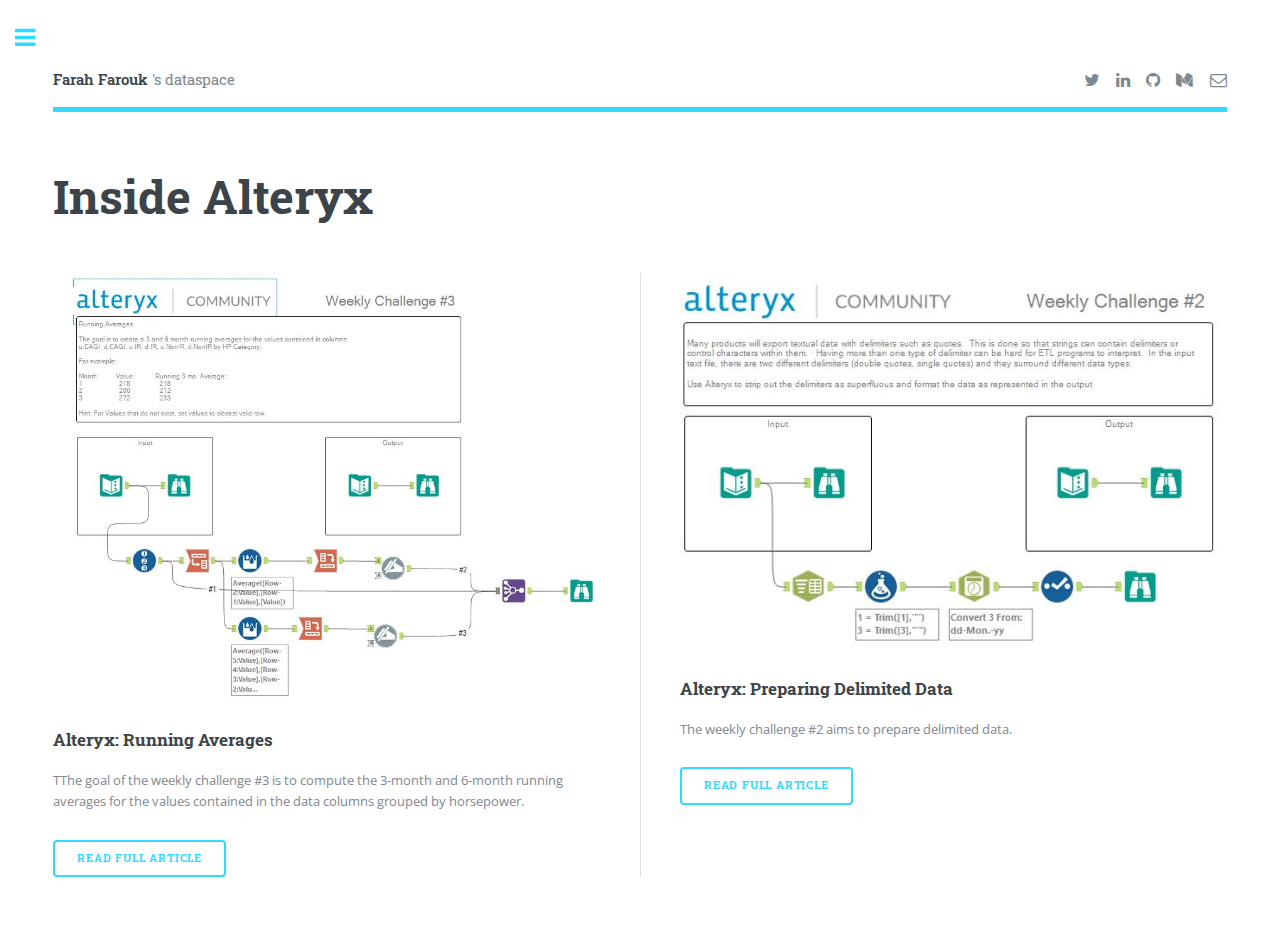
==== ialteryx.html @ 33a5beaa "Add files via upload" ====
<!DOCTYPE HTML>

<html>
	<head>
		<title>Farah Farouk</title>
		<meta charset="utf-8" />
		<meta name="viewport" content="width=device-width, initial-scale=1, user-scalable=no" />
		<link rel="stylesheet" href="assets/css/main.css" />
	</head>
	<body class="is-preload">

		<!-- Wrapper -->
			<div id="wrapper">

				<!-- Main -->
					<div id="main">
						<div class="inner">

							<!-- Header -->
								<header id="header">
									<a href="index.html" class="logo"><strong> Farah Farouk </strong>'s dataspace </a>
									<ul class="icons">
										<li><a href="https://twitter.com/datafarah" target="_blank" class="icon fa-twitter"><span class="label">Twitter</span></a></li>
										<li><a href="https://www.linkedin.com/in/ffarah/" target="_blank" class="icon fa-linkedin"><span class="label">LinkedIn</span></a></li>
										<li><a href="https://github.com/farahfarouk" target="_blank" class="icon fa-github"><span class="label">Github</span></a></li>
										<li><a href="https://medium.com/@datafarah" target="_blank" class="icon fa-medium"><span class="label">Medium</span></a></li>
										<li><a href="mailto:farah_farouk@outlook.com?Subject= Hello!" class="icon fa-envelope-o"><span class="label">Email</span></a></li>
									</ul>
								</header>

							<!-- Content -->
								<section>
																			
                                    <header class ="main">
                                     <h1> Inside Alteryx </h1>
                                    </header>
                                    <section>
                                            <header class="major">
                                            </header>
                                            <div class="posts">
                                                    <article>
                                                            <a href="https://medium.com/@datafarah/alteryx-running-averages-e995f4329ad5" target="_blank" class="image"><img src="images/pic32.JPG" alt="" /></a>
                                                            <h3>Alteryx: Running Averages </h3>
                                                            <p>TThe goal of the weekly challenge #3 is to compute the 3-month and 6-month running averages for the values contained in the data columns grouped by horsepower.</p>
                                                            <ul class="actions">
                                                                <li><a href="https://medium.com/@datafarah/alteryx-running-averages-e995f4329ad5" target="_blank" class="button">read full article</a></li>
                                                            </ul>
                                                    </article>   
                                                <article>
                                                        <a href="https://medium.com/datadriveninvestor/alteryx-preparing-delimited-data-8fd2b0efdda5" target="_blank" class="image"><img src="images/pic31.JPG" alt="" /></a>
                                                        <h3>Alteryx: Preparing Delimited Data </h3>
                                                        <p>The weekly challenge #2 aims to prepare delimited data.</p>
                                                        <ul class="actions">
                                                            <li><a href="https://medium.com/datadriveninvestor/alteryx-preparing-delimited-data-8fd2b0efdda5" target="_blank" class="button">read full article</a></li>
                                                        </ul>
                                                </article>   
                                            </div>
                                        </section>
        

								</section>

						</div>
					</div>

				<!-- Sidebar -->
					<div id="sidebar">
						<div class="inner">

							<!-- Search -->
								<section id="search" class="alt">
										<script type="text/javascript" src="//rf.revolvermaps.com/0/0/6.js?i=564txde7sz0&amp;m=7&amp;c=e63100&amp;cr1=ffffff&amp;f=arial&amp;l=0&amp;bv=90&amp;lx=-420&amp;ly=420&amp;hi=20&amp;he=7&amp;hc=a8ddff&amp;rs=80" async="async"></script>
								</section>

							<!-- Menu -->
							<nav id="menu">
									<header class="major">
										<h2>Menu</h2>
									</header>
									<ul>
										<li><a href="index.html">Homepage</a></li>
										<li><a href="about.html">About me</a></li>
										<li><a href="certifications.html">Certifications</a></li>
										<li>
											<span a href="articles.html" class="opener">Articles</span>
											<ul>
												<li><a href="iai.html">Inside AI</a></li>
                                                <li><a href="ialteryx.html">Inside Alteryx</a></li>
                                                <li><a href="ipython.html">Inside Python</a></li>
                                                <li><a href="ir.html">Inside R</a></li>
											</ul>
											<li><a href="mailto:farah_farouk@outlook.com?Subject= Hello!">Contact</a></li>
									</ul>
								</nav>	

							<!-- Section --> 
							<section>
								<header class="major">
									<h2> Data News </h2>
								</header>
								<div class="mini-posts">
									<article>
											<div class="feedgrabbr_widget" id="fgid_11b1ff4437000a5624e28e308"></div>
											<script>if (typeof (fg_widgets) === "undefined") fg_widgets = new Array(); fg_widgets.push("fgid_11b1ff4437000a5624e28e308");</script>
											<script async src="https://www.feedgrabbr.com/widget/fgwidget.js"></script>

											<p><div class="feedgrabbr_widget" id="fgid_0a4306a28ae676fc05e7b98b8"></div>
												<script>if (typeof (fg_widgets) === "undefined") fg_widgets = new Array(); fg_widgets.push("fgid_0a4306a28ae676fc05e7b98b8");</script>
												<script async src="https://www.feedgrabbr.com/widget/fgwidget.js"></script></p>
									</article>
								</div>
							</section>

							<!-- Footer -->
							<footer id="footer">
									<footer id="footer">
									<font size="1.5"><p class="copyright">&copy;2019 Farah Farouk. All rights reserved. v.2. Images from Unsplash.com.</p></font>
									</footer>
						</div>
					</div>
			</div>

		<!-- Scripts -->
			<script src="assets/js/jquery.min.js"></script>
			<script src="assets/js/browser.min.js"></script>
			<script src="assets/js/breakpoints.min.js"></script>
			<script src="assets/js/util.js"></script>
			<script src="assets/js/main.js"></script>

	</body>
</html>
---- assets/css/main.css ----
@import url(font-awesome.min.css);
@import url("https://fonts.googleapis.com/css?family=Open+Sans:400,600,400italic,600italic|Roboto+Slab:400,700");


html, body, div, span, applet, object,
iframe, h1, h2, h3, h4, h5, h6, p, blockquote,
pre, a, abbr, acronym, address, big, cite,
code, del, dfn, em, img, ins, kbd, q, s, samp,
small, strike, strong, sub, sup, tt, var, b,
u, i, center, dl, dt, dd, ol, ul, li, fieldset,
form, label, legend, table, caption, tbody,
tfoot, thead, tr, th, td, article, aside,
canvas, details, embed, figure, figcaption,
footer, header, hgroup, menu, nav, output, ruby,
section, summary, time, mark, audio, video {
	margin: 0;
	padding: 0;
	border: 0;
	font-size: 100%;
	font: inherit;
	vertical-align: baseline;}

article, aside, details, figcaption, figure,
footer, header, hgroup, menu, nav, section {
	display: block;}

body {
	line-height: 1;
}

ol, ul {
	list-style: none;
}

blockquote, q {
	quotes: none;
}

	blockquote:before, blockquote:after, q:before, q:after {
		content: '';
		content: none;
	}

table {
	border-collapse: collapse;
	border-spacing: 0;
}

body {
	-webkit-text-size-adjust: none;
}

mark {
	background-color: transparent;
	color: inherit;
}

input::-moz-focus-inner {
	border: 0;
	padding: 0;
}

input, select, textarea {
	-moz-appearance: none;
	-webkit-appearance: none;
	-ms-appearance: none;
	appearance: none;
}

/* Basic */

	@-ms-viewport {
		width: device-width;
	}

	body {
		-ms-overflow-style: scrollbar;
	}

	@media screen and (max-width: 480px) {

		html, body {
			min-width: 320px;
		}

	}

	html {
		box-sizing: border-box;
	}

	*, *:before, *:after {
		box-sizing: inherit;
	}

	body {
		background: #ffffff;
	}

		body.is-preload *, body.is-preload *:before, body.is-preload *:after, body.is-resizing *, body.is-resizing *:before, body.is-resizing *:after {
			-moz-animation: none !important;
			-webkit-animation: none !important;
			-ms-animation: none !important;
			animation: none !important;
			-moz-transition: none !important;
			-webkit-transition: none !important;
			-ms-transition: none !important;
			transition: none !important;
		}

/* Type */

	body, input, select, textarea {
		color: #7f888f;
		font-family: "Open Sans", sans-serif;
		font-size: 13pt;
		font-weight: 400;
		line-height: 1.65;
	}

		@media screen and (max-width: 1680px) {

			body, input, select, textarea {
				font-size: 11pt;
			}

		}

		@media screen and (max-width: 1280px) {

			body, input, select, textarea {
				font-size: 10pt;
			}

		}

		@media screen and (max-width: 360px) {

			body, input, select, textarea {
				font-size: 9pt;
			}

		}

	a {
		-moz-transition: color 0.2s ease-in-out, border-bottom-color 0.2s ease-in-out;
		-webkit-transition: color 0.2s ease-in-out, border-bottom-color 0.2s ease-in-out;
		-ms-transition: color 0.2s ease-in-out, border-bottom-color 0.2s ease-in-out;
		transition: color 0.2s ease-in-out, border-bottom-color 0.2s ease-in-out;
		border-bottom: dotted 1px;
		color: #33DAFF;
		text-decoration: none;
	}

		a:hover {
			border-bottom-color: #33DAFF;
			color: #33DAFF !important;
		}

			a:hover strong {
				color: inherit;
			}

	strong, b {
		color: #3d4449;
		font-weight: 600;
	}

	em, i {
		font-style: italic;
	}

	p {
		margin: 0 0 2em 0;
	}

	h1, h2, h3, h4, h5, h6 {
		color: #3d4449;
		font-family: "Roboto Slab", serif;
		font-weight: 700;
		line-height: 1.5;
		margin: 0 0 1em 0;
	}

		h1 a, h2 a, h3 a, h4 a, h5 a, h6 a {
			color: inherit;
			text-decoration: none;
			border-bottom: 0;
		}

	h1 {
		font-size: 4em;
		margin: 0 0 0.5em 0;
		line-height: 1.3;
	}

	h2 {
		font-size: 1.75em;
	}

	h3 {
		font-size: 1.25em;
	}

	h4 {
		font-size: 1.1em;
	}

	h5 {
		font-size: 0.9em;
	}

	h6 {
		font-size: 0.7em;
	}

	@media screen and (max-width: 1680px) {

		h1 {
			font-size: 3.5em;
		}

	}

	@media screen and (max-width: 980px) {

		h1 {
			font-size: 3.25em;
		}

	}

	@media screen and (max-width: 736px) {

		h1 {
			font-size: 2em;
			line-height: 1.4;
		}

		h2 {
			font-size: 1.5em;
		}

	}

	sub {
		font-size: 0.8em;
		position: relative;
		top: 0.5em;
	}

	sup {
		font-size: 0.8em;
		position: relative;
		top: -0.5em;
	}

	blockquote {
		border-left: solid 3px rgba(210, 215, 217, 0.75);
		font-style: italic;
		margin: 0 0 2em 0;
		padding: 0.5em 0 0.5em 2em;
	}

	code {
		background: rgba(230, 235, 237, 0.25);
		border-radius: 0.375em;
		border: solid 1px rgba(210, 215, 217, 0.75);
		font-family: "Courier New", monospace;
		font-size: 0.9em;
		margin: 0 0.25em;
		padding: 0.25em 0.65em;
	}

	pre {
		-webkit-overflow-scrolling: touch;
		font-family: "Courier New", monospace;
		font-size: 0.9em;
		margin: 0 0 2em 0;
	}

		pre code {
			display: block;
			line-height: 1.75;
			padding: 1em 1.5em;
			overflow-x: auto;
		}

	hr {
		border: 0;
		border-bottom: solid 1px rgba(210, 215, 217, 0.75);
		margin: 2em 0;
	}

		hr.major {
			margin: 3em 0;
		}

	.align-left {
		text-align: left;
	}

	.align-center {
		text-align: center;
	}

	.align-right {
		text-align: right;
	}

/* Row */

	.row {
		display: flex;
		flex-wrap: wrap;
		box-sizing: border-box;
		align-items: stretch;
	}

		.row > * {
			box-sizing: border-box;
		}

		.row.gtr-uniform > * > :last-child {
			margin-bottom: 0;
		}

		.row.aln-left {
			justify-content: flex-start;
		}

		.row.aln-center {
			justify-content: center;
		}

		.row.aln-right {
			justify-content: flex-end;
		}

		.row.aln-top {
			align-items: flex-start;
		}

		.row.aln-middle {
			align-items: center;
		}

		.row.aln-bottom {
			align-items: flex-end;
		}

		.row > .imp {
			order: -1;
		}

		.row > .col-1 {
			width: 8.3333333333%;
		}

		.row > .off-1 {
			margin-left: 8.3333333333%;
		}

		.row > .col-2 {
			width: 16.6666666667%;
		}

		.row > .off-2 {
			margin-left: 16.6666666667%;
		}

		.row > .col-3 {
			width: 25%;
		}

		.row > .off-3 {
			margin-left: 25%;
		}

		.row > .col-4 {
			width: 33.3333333333%;
		}

		.row > .off-4 {
			margin-left: 33.3333333333%;
		}

		.row > .col-5 {
			width: 41.6666666667%;
		}

		.row > .off-5 {
			margin-left: 41.6666666667%;
		}

		.row > .col-6 {
			width: 50%;
		}

		.row > .off-6 {
			margin-left: 50%;
		}

		.row > .col-7 {
			width: 58.3333333333%;
		}

		.row > .off-7 {
			margin-left: 58.3333333333%;
		}

		.row > .col-8 {
			width: 66.6666666667%;
		}

		.row > .off-8 {
			margin-left: 66.6666666667%;
		}

		.row > .col-9 {
			width: 75%;
		}

		.row > .off-9 {
			margin-left: 75%;
		}

		.row > .col-10 {
			width: 83.3333333333%;
		}

		.row > .off-10 {
			margin-left: 83.3333333333%;
		}

		.row > .col-11 {
			width: 91.6666666667%;
		}

		.row > .off-11 {
			margin-left: 91.6666666667%;
		}

		.row > .col-12 {
			width: 100%;
		}

		.row > .off-12 {
			margin-left: 100%;
		}

		.row.gtr-0 {
			margin-top: 0;
			margin-left: 0em;
		}

			.row.gtr-0 > * {
				padding: 0 0 0 0em;
			}

			.row.gtr-0.gtr-uniform {
				margin-top: 0em;
			}

				.row.gtr-0.gtr-uniform > * {
					padding-top: 0em;
				}

		.row.gtr-25 {
			margin-top: 0;
			margin-left: -0.375em;
		}

			.row.gtr-25 > * {
				padding: 0 0 0 0.375em;
			}

			.row.gtr-25.gtr-uniform {
				margin-top: -0.375em;
			}

				.row.gtr-25.gtr-uniform > * {
					padding-top: 0.375em;
				}

		.row.gtr-50 {
			margin-top: 0;
			margin-left: -0.75em;
		}

			.row.gtr-50 > * {
				padding: 0 0 0 0.75em;
			}

			.row.gtr-50.gtr-uniform {
				margin-top: -0.75em;
			}

				.row.gtr-50.gtr-uniform > * {
					padding-top: 0.75em;
				}

		.row {
			margin-top: 0;
			margin-left: -1.5em;
		}

			.row > * {
				padding: 0 0 0 1.5em;
			}

			.row.gtr-uniform {
				margin-top: -1.5em;
			}

				.row.gtr-uniform > * {
					padding-top: 1.5em;
				}

		.row.gtr-150 {
			margin-top: 0;
			margin-left: -2.25em;
		}

			.row.gtr-150 > * {
				padding: 0 0 0 2.25em;
			}

			.row.gtr-150.gtr-uniform {
				margin-top: -2.25em;
			}

				.row.gtr-150.gtr-uniform > * {
					padding-top: 2.25em;
				}

		.row.gtr-200 {
			margin-top: 0;
			margin-left: -3em;
		}

			.row.gtr-200 > * {
				padding: 0 0 0 3em;
			}

			.row.gtr-200.gtr-uniform {
				margin-top: -3em;
			}

				.row.gtr-200.gtr-uniform > * {
					padding-top: 3em;
				}

		@media screen and (max-width: 1680px) {

			.row {
				display: flex;
				flex-wrap: wrap;
				box-sizing: border-box;
				align-items: stretch;
			}

				.row > * {
					box-sizing: border-box;
				}

				.row.gtr-uniform > * > :last-child {
					margin-bottom: 0;
				}

				.row.aln-left {
					justify-content: flex-start;
				}

				.row.aln-center {
					justify-content: center;
				}

				.row.aln-right {
					justify-content: flex-end;
				}

				.row.aln-top {
					align-items: flex-start;
				}

				.row.aln-middle {
					align-items: center;
				}

				.row.aln-bottom {
					align-items: flex-end;
				}

				.row > .imp-xlarge {
					order: -1;
				}

				.row > .col-1-xlarge {
					width: 8.3333333333%;
				}

				.row > .off-1-xlarge {
					margin-left: 8.3333333333%;
				}

				.row > .col-2-xlarge {
					width: 16.6666666667%;
				}

				.row > .off-2-xlarge {
					margin-left: 16.6666666667%;
				}

				.row > .col-3-xlarge {
					width: 25%;
				}

				.row > .off-3-xlarge {
					margin-left: 25%;
				}

				.row > .col-4-xlarge {
					width: 33.3333333333%;
				}

				.row > .off-4-xlarge {
					margin-left: 33.3333333333%;
				}

				.row > .col-5-xlarge {
					width: 41.6666666667%;
				}

				.row > .off-5-xlarge {
					margin-left: 41.6666666667%;
				}

				.row > .col-6-xlarge {
					width: 50%;
				}

				.row > .off-6-xlarge {
					margin-left: 50%;
				}

				.row > .col-7-xlarge {
					width: 58.3333333333%;
				}

				.row > .off-7-xlarge {
					margin-left: 58.3333333333%;
				}

				.row > .col-8-xlarge {
					width: 66.6666666667%;
				}

				.row > .off-8-xlarge {
					margin-left: 66.6666666667%;
				}

				.row > .col-9-xlarge {
					width: 75%;
				}

				.row > .off-9-xlarge {
					margin-left: 75%;
				}

				.row > .col-10-xlarge {
					width: 83.3333333333%;
				}

				.row > .off-10-xlarge {
					margin-left: 83.3333333333%;
				}

				.row > .col-11-xlarge {
					width: 91.6666666667%;
				}

				.row > .off-11-xlarge {
					margin-left: 91.6666666667%;
				}

				.row > .col-12-xlarge {
					width: 100%;
				}

				.row > .off-12-xlarge {
					margin-left: 100%;
				}

				.row.gtr-0 {
					margin-top: 0;
					margin-left: 0em;
				}

					.row.gtr-0 > * {
						padding: 0 0 0 0em;
					}

					.row.gtr-0.gtr-uniform {
						margin-top: 0em;
					}

						.row.gtr-0.gtr-uniform > * {
							padding-top: 0em;
						}

				.row.gtr-25 {
					margin-top: 0;
					margin-left: -0.375em;
				}

					.row.gtr-25 > * {
						padding: 0 0 0 0.375em;
					}

					.row.gtr-25.gtr-uniform {
						margin-top: -0.375em;
					}

						.row.gtr-25.gtr-uniform > * {
							padding-top: 0.375em;
						}

				.row.gtr-50 {
					margin-top: 0;
					margin-left: -0.75em;
				}

					.row.gtr-50 > * {
						padding: 0 0 0 0.75em;
					}

					.row.gtr-50.gtr-uniform {
						margin-top: -0.75em;
					}

						.row.gtr-50.gtr-uniform > * {
							padding-top: 0.75em;
						}

				.row {
					margin-top: 0;
					margin-left: -1.5em;
				}

					.row > * {
						padding: 0 0 0 1.5em;
					}

					.row.gtr-uniform {
						margin-top: -1.5em;
					}

						.row.gtr-uniform > * {
							padding-top: 1.5em;
						}

				.row.gtr-150 {
					margin-top: 0;
					margin-left: -2.25em;
				}

					.row.gtr-150 > * {
						padding: 0 0 0 2.25em;
					}

					.row.gtr-150.gtr-uniform {
						margin-top: -2.25em;
					}

						.row.gtr-150.gtr-uniform > * {
							padding-top: 2.25em;
						}

				.row.gtr-200 {
					margin-top: 0;
					margin-left: -3em;
				}

					.row.gtr-200 > * {
						padding: 0 0 0 3em;
					}

					.row.gtr-200.gtr-uniform {
						margin-top: -3em;
					}

						.row.gtr-200.gtr-uniform > * {
							padding-top: 3em;
						}

		}

		@media screen and (max-width: 1280px) {

			.row {
				display: flex;
				flex-wrap: wrap;
				box-sizing: border-box;
				align-items: stretch;
			}

				.row > * {
					box-sizing: border-box;
				}

				.row.gtr-uniform > * > :last-child {
					margin-bottom: 0;
				}

				.row.aln-left {
					justify-content: flex-start;
				}

				.row.aln-center {
					justify-content: center;
				}

				.row.aln-right {
					justify-content: flex-end;
				}

				.row.aln-top {
					align-items: flex-start;
				}

				.row.aln-middle {
					align-items: center;
				}

				.row.aln-bottom {
					align-items: flex-end;
				}

				.row > .imp-large {
					order: -1;
				}

				.row > .col-1-large {
					width: 8.3333333333%;
				}

				.row > .off-1-large {
					margin-left: 8.3333333333%;
				}

				.row > .col-2-large {
					width: 16.6666666667%;
				}

				.row > .off-2-large {
					margin-left: 16.6666666667%;
				}

				.row > .col-3-large {
					width: 25%;
				}

				.row > .off-3-large {
					margin-left: 25%;
				}

				.row > .col-4-large {
					width: 33.3333333333%;
				}

				.row > .off-4-large {
					margin-left: 33.3333333333%;
				}

				.row > .col-5-large {
					width: 41.6666666667%;
				}

				.row > .off-5-large {
					margin-left: 41.6666666667%;
				}

				.row > .col-6-large {
					width: 50%;
				}

				.row > .off-6-large {
					margin-left: 50%;
				}

				.row > .col-7-large {
					width: 58.3333333333%;
				}

				.row > .off-7-large {
					margin-left: 58.3333333333%;
				}

				.row > .col-8-large {
					width: 66.6666666667%;
				}

				.row > .off-8-large {
					margin-left: 66.6666666667%;
				}

				.row > .col-9-large {
					width: 75%;
				}

				.row > .off-9-large {
					margin-left: 75%;
				}

				.row > .col-10-large {
					width: 83.3333333333%;
				}

				.row > .off-10-large {
					margin-left: 83.3333333333%;
				}

				.row > .col-11-large {
					width: 91.6666666667%;
				}

				.row > .off-11-large {
					margin-left: 91.6666666667%;
				}

				.row > .col-12-large {
					width: 100%;
				}

				.row > .off-12-large {
					margin-left: 100%;
				}

				.row.gtr-0 {
					margin-top: 0;
					margin-left: 0em;
				}

					.row.gtr-0 > * {
						padding: 0 0 0 0em;
					}

					.row.gtr-0.gtr-uniform {
						margin-top: 0em;
					}

						.row.gtr-0.gtr-uniform > * {
							padding-top: 0em;
						}

				.row.gtr-25 {
					margin-top: 0;
					margin-left: -0.375em;
				}

					.row.gtr-25 > * {
						padding: 0 0 0 0.375em;
					}

					.row.gtr-25.gtr-uniform {
						margin-top: -0.375em;
					}

						.row.gtr-25.gtr-uniform > * {
							padding-top: 0.375em;
						}

				.row.gtr-50 {
					margin-top: 0;
					margin-left: -0.75em;
				}

					.row.gtr-50 > * {
						padding: 0 0 0 0.75em;
					}

					.row.gtr-50.gtr-uniform {
						margin-top: -0.75em;
					}

						.row.gtr-50.gtr-uniform > * {
							padding-top: 0.75em;
						}

				.row {
					margin-top: 0;
					margin-left: -1.5em;
				}

					.row > * {
						padding: 0 0 0 1.5em;
					}

					.row.gtr-uniform {
						margin-top: -1.5em;
					}

						.row.gtr-uniform > * {
							padding-top: 1.5em;
						}

				.row.gtr-150 {
					margin-top: 0;
					margin-left: -2.25em;
				}

					.row.gtr-150 > * {
						padding: 0 0 0 2.25em;
					}

					.row.gtr-150.gtr-uniform {
						margin-top: -2.25em;
					}

						.row.gtr-150.gtr-uniform > * {
							padding-top: 2.25em;
						}

				.row.gtr-200 {
					margin-top: 0;
					margin-left: -3em;
				}

					.row.gtr-200 > * {
						padding: 0 0 0 3em;
					}

					.row.gtr-200.gtr-uniform {
						margin-top: -3em;
					}

						.row.gtr-200.gtr-uniform > * {
							padding-top: 3em;
						}

		}

		@media screen and (max-width: 980px) {

			.row {
				display: flex;
				flex-wrap: wrap;
				box-sizing: border-box;
				align-items: stretch;
			}

				.row > * {
					box-sizing: border-box;
				}

				.row.gtr-uniform > * > :last-child {
					margin-bottom: 0;
				}

				.row.aln-left {
					justify-content: flex-start;
				}

				.row.aln-center {
					justify-content: center;
				}

				.row.aln-right {
					justify-content: flex-end;
				}

				.row.aln-top {
					align-items: flex-start;
				}

				.row.aln-middle {
					align-items: center;
				}

				.row.aln-bottom {
					align-items: flex-end;
				}

				.row > .imp-medium {
					order: -1;
				}

				.row > .col-1-medium {
					width: 8.3333333333%;
				}

				.row > .off-1-medium {
					margin-left: 8.3333333333%;
				}

				.row > .col-2-medium {
					width: 16.6666666667%;
				}

				.row > .off-2-medium {
					margin-left: 16.6666666667%;
				}

				.row > .col-3-medium {
					width: 25%;
				}

				.row > .off-3-medium {
					margin-left: 25%;
				}

				.row > .col-4-medium {
					width: 33.3333333333%;
				}

				.row > .off-4-medium {
					margin-left: 33.3333333333%;
				}

				.row > .col-5-medium {
					width: 41.6666666667%;
				}

				.row > .off-5-medium {
					margin-left: 41.6666666667%;
				}

				.row > .col-6-medium {
					width: 50%;
				}

				.row > .off-6-medium {
					margin-left: 50%;
				}

				.row > .col-7-medium {
					width: 58.3333333333%;
				}

				.row > .off-7-medium {
					margin-left: 58.3333333333%;
				}

				.row > .col-8-medium {
					width: 66.6666666667%;
				}

				.row > .off-8-medium {
					margin-left: 66.6666666667%;
				}

				.row > .col-9-medium {
					width: 75%;
				}

				.row > .off-9-medium {
					margin-left: 75%;
				}

				.row > .col-10-medium {
					width: 83.3333333333%;
				}

				.row > .off-10-medium {
					margin-left: 83.3333333333%;
				}

				.row > .col-11-medium {
					width: 91.6666666667%;
				}

				.row > .off-11-medium {
					margin-left: 91.6666666667%;
				}

				.row > .col-12-medium {
					width: 100%;
				}

				.row > .off-12-medium {
					margin-left: 100%;
				}

				.row.gtr-0 {
					margin-top: 0;
					margin-left: 0em;
				}

					.row.gtr-0 > * {
						padding: 0 0 0 0em;
					}

					.row.gtr-0.gtr-uniform {
						margin-top: 0em;
					}

						.row.gtr-0.gtr-uniform > * {
							padding-top: 0em;
						}

				.row.gtr-25 {
					margin-top: 0;
					margin-left: -0.375em;
				}

					.row.gtr-25 > * {
						padding: 0 0 0 0.375em;
					}

					.row.gtr-25.gtr-uniform {
						margin-top: -0.375em;
					}

						.row.gtr-25.gtr-uniform > * {
							padding-top: 0.375em;
						}

				.row.gtr-50 {
					margin-top: 0;
					margin-left: -0.75em;
				}

					.row.gtr-50 > * {
						padding: 0 0 0 0.75em;
					}

					.row.gtr-50.gtr-uniform {
						margin-top: -0.75em;
					}

						.row.gtr-50.gtr-uniform > * {
							padding-top: 0.75em;
						}

				.row {
					margin-top: 0;
					margin-left: -1.5em;
				}

					.row > * {
						padding: 0 0 0 1.5em;
					}

					.row.gtr-uniform {
						margin-top: -1.5em;
					}

						.row.gtr-uniform > * {
							padding-top: 1.5em;
						}

				.row.gtr-150 {
					margin-top: 0;
					margin-left: -2.25em;
				}

					.row.gtr-150 > * {
						padding: 0 0 0 2.25em;
					}

					.row.gtr-150.gtr-uniform {
						margin-top: -2.25em;
					}

						.row.gtr-150.gtr-uniform > * {
							padding-top: 2.25em;
						}

				.row.gtr-200 {
					margin-top: 0;
					margin-left: -3em;
				}

					.row.gtr-200 > * {
						padding: 0 0 0 3em;
					}

					.row.gtr-200.gtr-uniform {
						margin-top: -3em;
					}

						.row.gtr-200.gtr-uniform > * {
							padding-top: 3em;
						}

		}

		@media screen and (max-width: 736px) {

			.row {
				display: flex;
				flex-wrap: wrap;
				box-sizing: border-box;
				align-items: stretch;
			}

				.row > * {
					box-sizing: border-box;
				}

				.row.gtr-uniform > * > :last-child {
					margin-bottom: 0;
				}

				.row.aln-left {
					justify-content: flex-start;
				}

				.row.aln-center {
					justify-content: center;
				}

				.row.aln-right {
					justify-content: flex-end;
				}

				.row.aln-top {
					align-items: flex-start;
				}

				.row.aln-middle {
					align-items: center;
				}

				.row.aln-bottom {
					align-items: flex-end;
				}

				.row > .imp-small {
					order: -1;
				}

				.row > .col-1-small {
					width: 8.3333333333%;
				}

				.row > .off-1-small {
					margin-left: 8.3333333333%;
				}

				.row > .col-2-small {
					width: 16.6666666667%;
				}

				.row > .off-2-small {
					margin-left: 16.6666666667%;
				}

				.row > .col-3-small {
					width: 25%;
				}

				.row > .off-3-small {
					margin-left: 25%;
				}

				.row > .col-4-small {
					width: 33.3333333333%;
				}

				.row > .off-4-small {
					margin-left: 33.3333333333%;
				}

				.row > .col-5-small {
					width: 41.6666666667%;
				}

				.row > .off-5-small {
					margin-left: 41.6666666667%;
				}

				.row > .col-6-small {
					width: 50%;
				}

				.row > .off-6-small {
					margin-left: 50%;
				}

				.row > .col-7-small {
					width: 58.3333333333%;
				}

				.row > .off-7-small {
					margin-left: 58.3333333333%;
				}

				.row > .col-8-small {
					width: 66.6666666667%;
				}

				.row > .off-8-small {
					margin-left: 66.6666666667%;
				}

				.row > .col-9-small {
					width: 75%;
				}

				.row > .off-9-small {
					margin-left: 75%;
				}

				.row > .col-10-small {
					width: 83.3333333333%;
				}

				.row > .off-10-small {
					margin-left: 83.3333333333%;
				}

				.row > .col-11-small {
					width: 91.6666666667%;
				}

				.row > .off-11-small {
					margin-left: 91.6666666667%;
				}

				.row > .col-12-small {
					width: 100%;
				}

				.row > .off-12-small {
					margin-left: 100%;
				}

				.row.gtr-0 {
					margin-top: 0;
					margin-left: 0em;
				}

					.row.gtr-0 > * {
						padding: 0 0 0 0em;
					}

					.row.gtr-0.gtr-uniform {
						margin-top: 0em;
					}

						.row.gtr-0.gtr-uniform > * {
							padding-top: 0em;
						}

				.row.gtr-25 {
					margin-top: 0;
					margin-left: -0.375em;
				}

					.row.gtr-25 > * {
						padding: 0 0 0 0.375em;
					}

					.row.gtr-25.gtr-uniform {
						margin-top: -0.375em;
					}

						.row.gtr-25.gtr-uniform > * {
							padding-top: 0.375em;
						}

				.row.gtr-50 {
					margin-top: 0;
					margin-left: -0.75em;
				}

					.row.gtr-50 > * {
						padding: 0 0 0 0.75em;
					}

					.row.gtr-50.gtr-uniform {
						margin-top: -0.75em;
					}

						.row.gtr-50.gtr-uniform > * {
							padding-top: 0.75em;
						}

				.row {
					margin-top: 0;
					margin-left: -1.5em;
				}

					.row > * {
						padding: 0 0 0 1.5em;
					}

					.row.gtr-uniform {
						margin-top: -1.5em;
					}

						.row.gtr-uniform > * {
							padding-top: 1.5em;
						}

				.row.gtr-150 {
					margin-top: 0;
					margin-left: -2.25em;
				}

					.row.gtr-150 > * {
						padding: 0 0 0 2.25em;
					}

					.row.gtr-150.gtr-uniform {
						margin-top: -2.25em;
					}

						.row.gtr-150.gtr-uniform > * {
							padding-top: 2.25em;
						}

				.row.gtr-200 {
					margin-top: 0;
					margin-left: -3em;
				}

					.row.gtr-200 > * {
						padding: 0 0 0 3em;
					}

					.row.gtr-200.gtr-uniform {
						margin-top: -3em;
					}

						.row.gtr-200.gtr-uniform > * {
							padding-top: 3em;
						}

		}

		@media screen and (max-width: 480px) {

			.row {
				display: flex;
				flex-wrap: wrap;
				box-sizing: border-box;
				align-items: stretch;
			}

				.row > * {
					box-sizing: border-box;
				}

				.row.gtr-uniform > * > :last-child {
					margin-bottom: 0;
				}

				.row.aln-left {
					justify-content: flex-start;
				}

				.row.aln-center {
					justify-content: center;
				}

				.row.aln-right {
					justify-content: flex-end;
				}

				.row.aln-top {
					align-items: flex-start;
				}

				.row.aln-middle {
					align-items: center;
				}

				.row.aln-bottom {
					align-items: flex-end;
				}

				.row > .imp-xsmall {
					order: -1;
				}

				.row > .col-1-xsmall {
					width: 8.3333333333%;
				}

				.row > .off-1-xsmall {
					margin-left: 8.3333333333%;
				}

				.row > .col-2-xsmall {
					width: 16.6666666667%;
				}

				.row > .off-2-xsmall {
					margin-left: 16.6666666667%;
				}

				.row > .col-3-xsmall {
					width: 25%;
				}

				.row > .off-3-xsmall {
					margin-left: 25%;
				}

				.row > .col-4-xsmall {
					width: 33.3333333333%;
				}

				.row > .off-4-xsmall {
					margin-left: 33.3333333333%;
				}

				.row > .col-5-xsmall {
					width: 41.6666666667%;
				}

				.row > .off-5-xsmall {
					margin-left: 41.6666666667%;
				}

				.row > .col-6-xsmall {
					width: 50%;
				}

				.row > .off-6-xsmall {
					margin-left: 50%;
				}

				.row > .col-7-xsmall {
					width: 58.3333333333%;
				}

				.row > .off-7-xsmall {
					margin-left: 58.3333333333%;
				}

				.row > .col-8-xsmall {
					width: 66.6666666667%;
				}

				.row > .off-8-xsmall {
					margin-left: 66.6666666667%;
				}

				.row > .col-9-xsmall {
					width: 75%;
				}

				.row > .off-9-xsmall {
					margin-left: 75%;
				}

				.row > .col-10-xsmall {
					width: 83.3333333333%;
				}

				.row > .off-10-xsmall {
					margin-left: 83.3333333333%;
				}

				.row > .col-11-xsmall {
					width: 91.6666666667%;
				}

				.row > .off-11-xsmall {
					margin-left: 91.6666666667%;
				}

				.row > .col-12-xsmall {
					width: 100%;
				}

				.row > .off-12-xsmall {
					margin-left: 100%;
				}

				.row.gtr-0 {
					margin-top: 0;
					margin-left: 0em;
				}

					.row.gtr-0 > * {
						padding: 0 0 0 0em;
					}

					.row.gtr-0.gtr-uniform {
						margin-top: 0em;
					}

						.row.gtr-0.gtr-uniform > * {
							padding-top: 0em;
						}

				.row.gtr-25 {
					margin-top: 0;
					margin-left: -0.375em;
				}

					.row.gtr-25 > * {
						padding: 0 0 0 0.375em;
					}

					.row.gtr-25.gtr-uniform {
						margin-top: -0.375em;
					}

						.row.gtr-25.gtr-uniform > * {
							padding-top: 0.375em;
						}

				.row.gtr-50 {
					margin-top: 0;
					margin-left: -0.75em;
				}

					.row.gtr-50 > * {
						padding: 0 0 0 0.75em;
					}

					.row.gtr-50.gtr-uniform {
						margin-top: -0.75em;
					}

						.row.gtr-50.gtr-uniform > * {
							padding-top: 0.75em;
						}

				.row {
					margin-top: 0;
					margin-left: -1.5em;
				}

					.row > * {
						padding: 0 0 0 1.5em;
					}

					.row.gtr-uniform {
						margin-top: -1.5em;
					}

						.row.gtr-uniform > * {
							padding-top: 1.5em;
						}

				.row.gtr-150 {
					margin-top: 0;
					margin-left: -2.25em;
				}

					.row.gtr-150 > * {
						padding: 0 0 0 2.25em;
					}

					.row.gtr-150.gtr-uniform {
						margin-top: -2.25em;
					}

						.row.gtr-150.gtr-uniform > * {
							padding-top: 2.25em;
						}

				.row.gtr-200 {
					margin-top: 0;
					margin-left: -3em;
				}

					.row.gtr-200 > * {
						padding: 0 0 0 3em;
					}

					.row.gtr-200.gtr-uniform {
						margin-top: -3em;
					}

						.row.gtr-200.gtr-uniform > * {
							padding-top: 3em;
						}

		}

/* Section/Article */

	section.special, article.special {
		text-align: center;
	}

	header p {
		font-family: "Roboto Slab", serif;
		font-size: 1em;
		font-weight: 400;
		letter-spacing: 0.075em;
		margin-top: -0.5em;
		text-transform: uppercase;
	}

	header.major > :last-child {
		border-bottom: solid 3px #33DAFF;
		display: inline-block;
		margin: 0 0 2em 0;
		padding: 0 0.75em 0.5em 0;
	}

	header.main > :last-child {
		margin: 0 0 1em 0;
	}

/* Form */

	form {
		margin: 0 0 2em 0;
	}

	label {
		color: #3d4449;
		display: block;
		font-size: 0.9em;
		font-weight: 600;
		margin: 0 0 1em 0;
	}

	input[type="text"],
	input[type="password"],
	input[type="email"],
	input[type="tel"],
	input[type="search"],
	input[type="url"],
	select,
	textarea {
		-moz-appearance: none;
		-webkit-appearance: none;
		-ms-appearance: none;
		appearance: none;
		background: #ffffff;
		border-radius: 0.375em;
		border: none;
		border: solid 1px rgba(210, 215, 217, 0.75);
		color: inherit;
		display: block;
		outline: 0;
		padding: 0 1em;
		text-decoration: none;
		width: 100%;
	}

		input[type="text"]:invalid,
		input[type="password"]:invalid,
		input[type="email"]:invalid,
		input[type="tel"]:invalid,
		input[type="search"]:invalid,
		input[type="url"]:invalid,
		select:invalid,
		textarea:invalid {
			box-shadow: none;
		}

		input[type="text"]:focus,
		input[type="password"]:focus,
		input[type="email"]:focus,
		input[type="tel"]:focus,
		input[type="search"]:focus,
		input[type="url"]:focus,
		select:focus,
		textarea:focus {
			border-color: #33DAFF;
			box-shadow: 0 0 0 1px #33DAFF;
		}

	select {
		background-image: url("data:image/svg+xml;charset=utf8,%3Csvg xmlns='http://www.w3.org/2000/svg' width='40' height='40' preserveAspectRatio='none' viewBox='0 0 40 40'%3E%3Cpath d='M9.4,12.3l10.4,10.4l10.4-10.4c0.2-0.2,0.5-0.4,0.9-0.4c0.3,0,0.6,0.1,0.9,0.4l3.3,3.3c0.2,0.2,0.4,0.5,0.4,0.9 c0,0.4-0.1,0.6-0.4,0.9L20.7,31.9c-0.2,0.2-0.5,0.4-0.9,0.4c-0.3,0-0.6-0.1-0.9-0.4L4.3,17.3c-0.2-0.2-0.4-0.5-0.4-0.9 c0-0.4,0.1-0.6,0.4-0.9l3.3-3.3c0.2-0.2,0.5-0.4,0.9-0.4S9.1,12.1,9.4,12.3z' fill='rgba(210, 215, 217, 0.75)' /%3E%3C/svg%3E");
		background-size: 1.25em;
		background-repeat: no-repeat;
		background-position: calc(100% - 1em) center;
		height: 2.75em;
		padding-right: 2.75em;
		text-overflow: ellipsis;
	}

		select option {
			color: #3d4449;
			background: #ffffff;
		}

		select:focus::-ms-value {
			background-color: transparent;
		}

		select::-ms-expand {
			display: none;
		}

	input[type="text"],
	input[type="password"],
	input[type="email"],
	input[type="tel"],
	input[type="search"],
	input[type="url"],
	select {
		height: 2.75em;
	}

	textarea {
		padding: 0.75em 1em;
	}

	input[type="checkbox"],
	input[type="radio"] {
		-moz-appearance: none;
		-webkit-appearance: none;
		-ms-appearance: none;
		appearance: none;
		display: block;
		float: left;
		margin-right: -2em;
		opacity: 0;
		width: 1em;
		z-index: -1;
	}

		input[type="checkbox"] + label,
		input[type="radio"] + label {
			text-decoration: none;
			color: #7f888f;
			cursor: pointer;
			display: inline-block;
			font-size: 1em;
			font-weight: 400;
			padding-left: 2.4em;
			padding-right: 0.75em;
			position: relative;
		}

			input[type="checkbox"] + label:before,
			input[type="radio"] + label:before {
				-moz-osx-font-smoothing: grayscale;
				-webkit-font-smoothing: antialiased;
				font-family: FontAwesome;
				font-style: normal;
				font-weight: normal;
				text-transform: none !important;
			}

			input[type="checkbox"] + label:before,
			input[type="radio"] + label:before {
				background: #ffffff;
				border-radius: 0.375em;
				border: solid 1px rgba(210, 215, 217, 0.75);
				content: '';
				display: inline-block;
				height: 1.65em;
				left: 0;
				line-height: 1.58125em;
				position: absolute;
				text-align: center;
				top: 0;
				width: 1.65em;
			}

		input[type="checkbox"]:checked + label:before,
		input[type="radio"]:checked + label:before {
			background: #3d4449;
			border-color: #3d4449;
			color: #ffffff;
			content: '\f00c';
		}

		input[type="checkbox"]:focus + label:before,
		input[type="radio"]:focus + label:before {
			border-color: #33DAFF;
			box-shadow: 0 0 0 1px #33DAFF;
		}

	input[type="checkbox"] + label:before {
		border-radius: 0.375em;
	}

	input[type="radio"] + label:before {
		border-radius: 100%;
	}

	::-webkit-input-placeholder {
		color: #9fa3a6 !important;
		opacity: 1.0;
	}

	:-moz-placeholder {
		color: #9fa3a6 !important;
		opacity: 1.0;
	}

	::-moz-placeholder {
		color: #9fa3a6 !important;
		opacity: 1.0;
	}

	:-ms-input-placeholder {
		color: #9fa3a6 !important;
		opacity: 1.0;
	}

/* Box */

	.box {
		border-radius: 0.375em;
		border: solid 1px rgba(210, 215, 217, 0.75);
		margin-bottom: 2em;
		padding: 1.5em;
	}

		.box > :last-child,
		.box > :last-child > :last-child,
		.box > :last-child > :last-child > :last-child {
			margin-bottom: 0;
		}

		.box.alt {
			border: 0;
			border-radius: 0;
			padding: 0;
		}

/* Icon */

	.icon {
		text-decoration: none;
		border-bottom: none;
		position: relative;
	}

		.icon:before {
			-moz-osx-font-smoothing: grayscale;
			-webkit-font-smoothing: antialiased;
			font-family: FontAwesome;
			font-style: normal;
			font-weight: normal;
			text-transform: none !important;
		}

		.icon > .label {
			display: none;
		}

/* Image */

	.image {
		border-radius: 0.375em;
		border: 0;
		display: inline-block;
		position: relative;
	}

		.image img {
			border-radius: 0.375em;
			display: block;
		}

		.image.left, .image.right {
			max-width: 40%;
		}

			.image.left img, .image.right img {
				width: 100%;
			}

		.image.left {
			float: left;
			padding: 0 1.5em 1em 0;
			top: 0.25em;
		}

		.image.right {
			float: right;
			padding: 0 0 1em 1.5em;
			top: 0.25em;
		}

		.image.fit {
			display: block;
			margin: 0 0 2em 0;
			width: 100%;
		}

			.image.fit img {
				width: 100%;
			}

		.image.main {
			display: block;
			margin: 0 0 3em 0;
			width: 100%;
		}

			.image.main img {
				width: 100%;
			}

	a.image {
		overflow: hidden;
	}

		a.image img {
			-moz-transition: -moz-transform 0.2s ease;
			-webkit-transition: -webkit-transform 0.2s ease;
			-ms-transition: -ms-transform 0.2s ease;
			transition: transform 0.2s ease;
		}

		a.image:hover img {
			-moz-transform: scale(1.075);
			-webkit-transform: scale(1.075);
			-ms-transform: scale(1.075);
			transform: scale(1.075);
		}

/* List */

	ol {
		list-style: decimal;
		margin: 0 0 2em 0;
		padding-left: 1.25em;
	}

		ol li {
			padding-left: 0.25em;
		}

	ul {
		list-style: disc;
		margin: 0 0 2em 0;
		padding-left: 1em;
	}

		ul li {
			padding-left: 0.5em;
		}

		ul.alt {
			list-style: none;
			padding-left: 0;
		}

			ul.alt li {
				border-top: solid 1px rgba(210, 215, 217, 0.75);
				padding: 0.5em 0;
			}

				ul.alt li:first-child {
					border-top: 0;
					padding-top: 0;
				}

	dl {
		margin: 0 0 2em 0;
	}

		dl dt {
			display: block;
			font-weight: 600;
			margin: 0 0 1em 0;
		}

		dl dd {
			margin-left: 2em;
		}

/* Actions */

	ul.actions {
		display: -moz-flex;
		display: -webkit-flex;
		display: -ms-flex;
		display: flex;
		cursor: default;
		list-style: none;
		margin-left: -1em;
		padding-left: 0;
	}

		ul.actions li {
			padding: 0 0 0 1em;
			vertical-align: middle;
		}

		ul.actions.special {
			-moz-justify-content: center;
			-webkit-justify-content: center;
			-ms-justify-content: center;
			justify-content: center;
			width: 100%;
			margin-left: 0;
		}

			ul.actions.special li:first-child {
				padding-left: 0;
			}

		ul.actions.stacked {
			-moz-flex-direction: column;
			-webkit-flex-direction: column;
			-ms-flex-direction: column;
			flex-direction: column;
			margin-left: 0;
		}

			ul.actions.stacked li {
				padding: 1.3em 0 0 0;
			}

				ul.actions.stacked li:first-child {
					padding-top: 0;
				}

		ul.actions.fit {
			width: calc(100% + 1em);
		}

			ul.actions.fit li {
				-moz-flex-grow: 1;
				-webkit-flex-grow: 1;
				-ms-flex-grow: 1;
				flex-grow: 1;
				-moz-flex-shrink: 1;
				-webkit-flex-shrink: 1;
				-ms-flex-shrink: 1;
				flex-shrink: 1;
				width: 100%;
			}

				ul.actions.fit li > * {
					width: 100%;
				}

			ul.actions.fit.stacked {
				width: 100%;
			}

/* Icons */

	ul.icons {
		cursor: default;
		list-style: none;
		padding-left: 0;
	}

		ul.icons li {
			display: inline-block;
			padding: 0 1em 0 0;
		}

			ul.icons li:last-child {
				padding-right: 0;
			}

			ul.icons li .icon {
				color: inherit;
			}

				ul.icons li .icon:before {
					font-size: 1.25em;
				}

/* Contact */

	ul.contact {
		list-style: none;
		padding: 0;
	}

		ul.contact li {
			text-decoration: none;
			border-top: solid 1px rgba(210, 215, 217, 0.75);
			margin: 1.5em 0 0 0;
			padding: 1.5em 0 0 3em;
			position: relative;
		}

			ul.contact li:before {
				-moz-osx-font-smoothing: grayscale;
				-webkit-font-smoothing: antialiased;
				font-family: FontAwesome;
				font-style: normal;
				font-weight: normal;
				text-transform: none !important;
			}

			ul.contact li:before {
				color: #33DAFF;
				display: inline-block;
				font-size: 1.5em;
				height: 1.125em;
				left: 0;
				line-height: 1.125em;
				position: absolute;
				text-align: center;
				top: 1em;
				width: 1.5em;
			}

			ul.contact li:first-child {
				border-top: 0;
				margin-top: 0;
				padding-top: 0;
			}

				ul.contact li:first-child:before {
					top: 0;
				}

			ul.contact li a {
				color: inherit;
			}

/* Pagination */

	ul.pagination {
		cursor: default;
		list-style: none;
		padding-left: 0;
	}

		ul.pagination li {
			display: inline-block;
			padding-left: 0;
			vertical-align: middle;
		}

			ul.pagination li > .page {
				-moz-transition: background-color 0.2s ease-in-out, color 0.2s ease-in-out;
				-webkit-transition: background-color 0.2s ease-in-out, color 0.2s ease-in-out;
				-ms-transition: background-color 0.2s ease-in-out, color 0.2s ease-in-out;
				transition: background-color 0.2s ease-in-out, color 0.2s ease-in-out;
				border-bottom: 0;
				border-radius: 0.375em;
				display: inline-block;
				font-size: 0.8em;
				font-weight: 600;
				height: 2em;
				line-height: 2em;
				margin: 0 0.125em;
				min-width: 2em;
				padding: 0 0.5em;
				text-align: center;
			}

				ul.pagination li > .page.active {
					background-color: #33DAFF;
					color: #ffffff !important;
				}

					ul.pagination li > .page.active:hover {
						background-color: #f67878;
					}

					ul.pagination li > .page.active:active {
						background-color: #f45c5c;
					}

			ul.pagination li:first-child {
				padding-right: 0.75em;
			}

			ul.pagination li:last-child {
				padding-left: 0.75em;
			}

		@media screen and (max-width: 480px) {

			ul.pagination li:nth-child(n+2):nth-last-child(n+2) {
				display: none;
			}

			ul.pagination li:first-child {
				padding-right: 0;
			}

		}

/* Table */

	.table-wrapper {
		-webkit-overflow-scrolling: touch;
		overflow-x: auto;
	}

	table {
		margin: 0 0 2em 0;
		width: 100%;
	}

		table tbody tr {
			border: solid 1px rgba(210, 215, 217, 0.75);
			border-left: 0;
			border-right: 0;
		}

			table tbody tr:nth-child(2n + 1) {
				background-color: rgba(230, 235, 237, 0.25);
			}

		table td {
			padding: 0.75em 0.75em;
		}

		table th {
			color: #3d4449;
			font-size: 0.9em;
			font-weight: 600;
			padding: 0 0.75em 0.75em 0.75em;
			text-align: left;
		}

		table thead {
			border-bottom: solid 2px rgba(210, 215, 217, 0.75);
		}

		table tfoot {
			border-top: solid 2px rgba(210, 215, 217, 0.75);
		}

		table.alt {
			border-collapse: separate;
		}

			table.alt tbody tr td {
				border: solid 1px rgba(210, 215, 217, 0.75);
				border-left-width: 0;
				border-top-width: 0;
			}

				table.alt tbody tr td:first-child {
					border-left-width: 1px;
				}

			table.alt tbody tr:first-child td {
				border-top-width: 1px;
			}

			table.alt thead {
				border-bottom: 0;
			}

			table.alt tfoot {
				border-top: 0;
			}

/* Button */

	input[type="submit"],
	input[type="reset"],
	input[type="button"],
	button,
	.button {
		-moz-appearance: none;
		-webkit-appearance: none;
		-ms-appearance: none;
		appearance: none;
		-moz-transition: background-color 0.2s ease-in-out, color 0.2s ease-in-out;
		-webkit-transition: background-color 0.2s ease-in-out, color 0.2s ease-in-out;
		-ms-transition: background-color 0.2s ease-in-out, color 0.2s ease-in-out;
		transition: background-color 0.2s ease-in-out, color 0.2s ease-in-out;
		background-color: transparent;
		border-radius: 0.375em;
		border: 0;
		box-shadow: inset 0 0 0 2px #33DAFF;
		color: #33DAFF !important;
		cursor: pointer;
		display: inline-block;
		font-family: "Roboto Slab", serif;
		font-size: 0.8em;
		font-weight: 700;
		height: 3.5em;
		letter-spacing: 0.075em;
		line-height: 3.5em;
		padding: 0 2.25em;
		text-align: center;
		text-decoration: none;
		text-transform: uppercase;
		white-space: nowrap;
	}

		input[type="submit"]:hover,
		input[type="reset"]:hover,
		input[type="button"]:hover,
		button:hover,
		.button:hover {
			background-color: rgba(245, 106, 106, 0.05);
		}

		input[type="submit"]:active,
		input[type="reset"]:active,
		input[type="button"]:active,
		button:active,
		.button:active {
			background-color: rgba(245, 106, 106, 0.15);
		}

		input[type="submit"].icon:before,
		input[type="reset"].icon:before,
		input[type="button"].icon:before,
		button.icon:before,
		.button.icon:before {
			margin-right: 0.5em;
		}

		input[type="submit"].fit,
		input[type="reset"].fit,
		input[type="button"].fit,
		button.fit,
		.button.fit {
			width: 100%;
		}

		input[type="submit"].small,
		input[type="reset"].small,
		input[type="button"].small,
		button.small,
		.button.small {
			font-size: 0.6em;
		}

		input[type="submit"].large,
		input[type="reset"].large,
		input[type="button"].large,
		button.large,
		.button.large {
			font-size: 1em;
			height: 3.65em;
			line-height: 3.65em;
		}

		input[type="submit"].primary,
		input[type="reset"].primary,
		input[type="button"].primary,
		button.primary,
		.button.primary {
			background-color: #33DAFF;
			box-shadow: none;
			color: #ffffff !important;
		}

			input[type="submit"].primary:hover,
			input[type="reset"].primary:hover,
			input[type="button"].primary:hover,
			button.primary:hover,
			.button.primary:hover {
				background-color: #f67878;
			}

			input[type="submit"].primary:active,
			input[type="reset"].primary:active,
			input[type="button"].primary:active,
			button.primary:active,
			.button.primary:active {
				background-color: #f45c5c;
			}

		input[type="submit"].disabled, input[type="submit"]:disabled,
		input[type="reset"].disabled,
		input[type="reset"]:disabled,
		input[type="button"].disabled,
		input[type="button"]:disabled,
		button.disabled,
		button:disabled,
		.button.disabled,
		.button:disabled {
			pointer-events: none;
			opacity: 0.25;
		}

/* Mini Posts */

	.mini-posts article {
		border-top: solid 1px rgba(210, 215, 217, 0.75);
		margin-top: 2em;
		padding-top: 2em;
	}

		.mini-posts article .image {
			display: block;
			margin: 0 0 1.5em 0;
		}

			.mini-posts article .image img {
				display: block;
				width: 100%;
			}

		.mini-posts article:first-child {
			border-top: 0;
			margin-top: 0;
			padding-top: 0;
		}

/* Features */

	.features {
		display: -moz-flex;
		display: -webkit-flex;
		display: -ms-flex;
		display: flex;
		-moz-flex-wrap: wrap;
		-webkit-flex-wrap: wrap;
		-ms-flex-wrap: wrap;
		flex-wrap: wrap;
		margin: 0 0 2em -3em;
		width: calc(100% + 3em);
	}

		.features article {
			-moz-align-items: center;
			-webkit-align-items: center;
			-ms-align-items: center;
			align-items: center;
			display: -moz-flex;
			display: -webkit-flex;
			display: -ms-flex;
			display: flex;
			margin: 0 0 3em 3em;
			position: relative;
			width: calc(50% - 3em);
		}

			.features article:nth-child(2n - 1) {
				margin-right: 1.5em;
			}

			.features article:nth-child(2n) {
				margin-left: 1.5em;
			}

			.features article:nth-last-child(1), .features article:nth-last-child(2) {
				margin-bottom: 0;
			}

			.features article .icon {
				-moz-flex-grow: 0;
				-webkit-flex-grow: 0;
				-ms-flex-grow: 0;
				flex-grow: 0;
				-moz-flex-shrink: 0;
				-webkit-flex-shrink: 0;
				-ms-flex-shrink: 0;
				flex-shrink: 0;
				display: block;
				height: 10em;
				line-height: 10em;
				margin: 0 2em 0 0;
				text-align: center;
				width: 10em;
			}

				.features article .icon:before {
					color: #33DAFF;
					font-size: 2.75rem;
					position: relative;
					top: 0.05em;
				}

				.features article .icon:after {
					-moz-transform: rotate(45deg);
					-webkit-transform: rotate(45deg);
					-ms-transform: rotate(45deg);
					transform: rotate(45deg);
					border-radius: 0.25rem;
					border: solid 2px rgba(210, 215, 217, 0.75);
					content: '';
					display: block;
					height: 7em;
					left: 50%;
					margin: -3.5em 0 0 -3.5em;
					position: absolute;
					top: 50%;
					width: 7em;
				}

			.features article .content {
				-moz-flex-grow: 1;
				-webkit-flex-grow: 1;
				-ms-flex-grow: 1;
				flex-grow: 1;
				-moz-flex-shrink: 1;
				-webkit-flex-shrink: 1;
				-ms-flex-shrink: 1;
				flex-shrink: 1;
				width: 100%;
			}

				.features article .content > :last-child {
					margin-bottom: 0;
				}

		@media screen and (max-width: 980px) {

			.features {
				margin: 0 0 2em 0;
				width: 100%;
			}

				.features article {
					margin: 0 0 3em 0;
					width: 100%;
				}

					.features article:nth-child(2n - 1) {
						margin-right: 0;
					}

					.features article:nth-child(2n) {
						margin-left: 0;
					}

					.features article:nth-last-child(1), .features article:nth-last-child(2) {
						margin-bottom: 3em;
					}

					.features article:last-child {
						margin-bottom: 0;
					}

					.features article .icon {
						height: 8em;
						line-height: 8em;
						width: 8em;
					}

						.features article .icon:before {
							font-size: 2.25rem;
						}

						.features article .icon:after {
							height: 6em;
							margin: -3em 0 0 -3em;
							width: 6em;
						}

		}

		@media screen and (max-width: 480px) {

			.features article {
				-moz-flex-direction: column;
				-webkit-flex-direction: column;
				-ms-flex-direction: column;
				flex-direction: column;
				-moz-align-items: -moz-flex-start;
				-webkit-align-items: -webkit-flex-start;
				-ms-align-items: -ms-flex-start;
				align-items: flex-start;
			}

				.features article .icon {
					height: 6em;
					line-height: 6em;
					margin: 0 0 1.5em 0;
					width: 6em;
				}

					.features article .icon:before {
						font-size: 1.5rem;
					}

					.features article .icon:after {
						height: 4em;
						margin: -2em 0 0 -2em;
						width: 4em;
					}

		}

		@media screen and (max-width: 480px) {

			.features article .icon:before {
				font-size: 1.25rem;
			}

		}

/* Posts */

	.posts {
		display: -moz-flex;
		display: -webkit-flex;
		display: -ms-flex;
		display: flex;
		-moz-flex-wrap: wrap;
		-webkit-flex-wrap: wrap;
		-ms-flex-wrap: wrap;
		flex-wrap: wrap;
		margin: 0 0 2em -6em;
		width: calc(100% + 6em);
	}

		.posts article {
			-moz-flex-grow: 0;
			-webkit-flex-grow: 0;
			-ms-flex-grow: 0;
			flex-grow: 0;
			-moz-flex-shrink: 1;
			-webkit-flex-shrink: 1;
			-ms-flex-shrink: 1;
			flex-shrink: 1;
			margin: 0 0 6em 6em;
			position: relative;
			width: calc(33.3333333333% - 6em);
		}

			.posts article:before {
				background: rgba(210, 215, 217, 0.75);
				content: '';
				display: block;
				height: calc(100% + 6em);
				left: -3em;
				position: absolute;
				top: 0;
				width: 1px;
			}

			.posts article:after {
				background: rgba(210, 215, 217, 0.75);
				bottom: -3em;
				content: '';
				display: block;
				height: 1px;
				position: absolute;
				right: 0;
				width: calc(100% + 6em);
			}

			.posts article > :last-child {
				margin-bottom: 0;
			}

			.posts article .image {
				display: block;
				margin: 0 0 2em 0;
			}

				.posts article .image img {
					display: block;
					width: 100%;
				}

		@media screen and (min-width: 1681px) {

			.posts article:nth-child(3n + 1):before {
				display: none;
			}

			.posts article:nth-child(3n + 1):after {
				width: 100%;
			}

			.posts article:nth-last-child(1), .posts article:nth-last-child(2), .posts article:nth-last-child(3) {
				margin-bottom: 0;
			}

				.posts article:nth-last-child(1):before, .posts article:nth-last-child(2):before, .posts article:nth-last-child(3):before {
					height: 100%;
				}

				.posts article:nth-last-child(1):after, .posts article:nth-last-child(2):after, .posts article:nth-last-child(3):after {
					display: none;
				}

		}

		@media screen and (max-width: 1680px) {

			.posts article {
				width: calc(50% - 6em);
			}

				.posts article:nth-last-child(3) {
					margin-bottom: 6em;
				}

		}

		@media screen and (min-width: 481px) and (max-width: 1680px) {

			.posts article:nth-child(2n + 1):before {
				display: none;
			}

			.posts article:nth-child(2n + 1):after {
				width: 100%;
			}

			.posts article:nth-last-child(1), .posts article:nth-last-child(2) {
				margin-bottom: 0;
			}

				.posts article:nth-last-child(1):before, .posts article:nth-last-child(2):before {
					height: 100%;
				}

				.posts article:nth-last-child(1):after, .posts article:nth-last-child(2):after {
					display: none;
				}

		}

		@media screen and (max-width: 736px) {

			.posts {
				margin: 0 0 2em -4.5em;
				width: calc(100% + 4.5em);
			}

				.posts article {
					margin: 0 0 4.5em 4.5em;
					width: calc(50% - 4.5em);
				}

					.posts article:before {
						height: calc(100% + 4.5em);
						left: -2.25em;
					}

					.posts article:after {
						bottom: -2.25em;
						width: calc(100% + 4.5em);
					}

					.posts article:nth-last-child(3) {
						margin-bottom: 4.5em;
					}

		}

		@media screen and (max-width: 480px) {

			.posts {
				margin: 0 0 2em 0;
				width: 100%;
			}

				.posts article {
					margin: 0 0 4.5em 0;
					width: 100%;
				}

					.posts article:before {
						display: none;
					}

					.posts article:after {
						width: 100%;
					}

					.posts article:last-child {
						margin-bottom: 0;
					}

						.posts article:last-child:after {
							display: none;
						}

		}

/* Wrapper */

	#wrapper {
		display: -moz-flex;
		display: -webkit-flex;
		display: -ms-flex;
		display: flex;
		-moz-flex-direction: row-reverse;
		-webkit-flex-direction: row-reverse;
		-ms-flex-direction: row-reverse;
		flex-direction: row-reverse;
		min-height: 100vh;
	}

/* Main */

	#main {
		-moz-flex-grow: 1;
		-webkit-flex-grow: 1;
		-ms-flex-grow: 1;
		flex-grow: 1;
		-moz-flex-shrink: 1;
		-webkit-flex-shrink: 1;
		-ms-flex-shrink: 1;
		flex-shrink: 1;
		width: 100%;
	}

		#main > .inner {
			padding: 0 6em 0.1em 6em ;
			margin: 0 auto;
			max-width: 110em;
		}

			#main > .inner > section {
				padding: 6em 0 4em 0 ;
				border-top: solid 2px rgba(210, 215, 217, 0.75);
			}

				#main > .inner > section:first-of-type {
					border-top: 0 !important;
				}

		@media screen and (max-width: 1680px) {

			#main > .inner {
				padding: 0 5em 0.1em 5em ;
			}

				#main > .inner > section {
					padding: 5em 0 3em 0 ;
				}

		}

		@media screen and (max-width: 1280px) {

			#main > .inner {
				padding: 0 4em 0.1em 4em ;
			}

				#main > .inner > section {
					padding: 4em 0 2em 0 ;
				}

		}

		@media screen and (max-width: 736px) {

			#main > .inner {
				padding: 0 2em 0.1em 2em ;
			}

				#main > .inner > section {
					padding: 3em 0 1em 0 ;
				}

		}

/* Sidebar */

	#search form {
		text-decoration: none;
		position: relative;
	}

		#search form:before {
			-moz-osx-font-smoothing: grayscale;
			-webkit-font-smoothing: antialiased;
			font-family: FontAwesome;
			font-style: normal;
			font-weight: normal;
			text-transform: none !important;
		}

		#search form:before {
			-moz-transform: scaleX(-1);
			-webkit-transform: scaleX(-1);
			-ms-transform: scaleX(-1);
			transform: scaleX(-1);
			color: #7f888f;
			content: '\f002';
			cursor: default;
			display: block;
			font-size: 1.5em;
			height: 2em;
			line-height: 2em;
			opacity: 0.325;
			position: absolute;
			right: 0;
			text-align: center;
			top: 0;
			width: 2em;
		}

		#search form input[type="text"] {
			padding-right: 2.75em;
		}

	#sidebar {
		-moz-flex-grow: 0;
		-webkit-flex-grow: 0;
		-ms-flex-grow: 0;
		flex-grow: 0;
		-moz-flex-shrink: 0;
		-webkit-flex-shrink: 0;
		-ms-flex-shrink: 0;
		flex-shrink: 0;
		-moz-transition: margin-left 0.5s ease, box-shadow 0.5s ease;
		-webkit-transition: margin-left 0.5s ease, box-shadow 0.5s ease;
		-ms-transition: margin-left 0.5s ease, box-shadow 0.5s ease;
		transition: margin-left 0.5s ease, box-shadow 0.5s ease;
		background-color: #f5f6f7;
		font-size: 0.9em;
		position: relative;
		width: 26em;
	}

		#sidebar h2 {
			font-size: 1.3888888889em;
		}

		#sidebar > .inner {
			padding: 2.2222222222em 2.2222222222em 2.4444444444em 2.2222222222em ;
			position: relative;
			width: 26em;
		}

			#sidebar > .inner > * {
				border-bottom: solid 2px rgba(210, 215, 217, 0.75);
				margin: 0 0 3.5em 0;
				padding: 0 0 3.5em 0;
			}

				#sidebar > .inner > * > :last-child {
					margin-bottom: 0;
				}

				#sidebar > .inner > *:last-child {
					border-bottom: 0;
					margin-bottom: 0;
					padding-bottom: 0;
				}

			#sidebar > .inner > .alt {
				background-color: #eff1f2;
				border-bottom: 0;
				margin: -2.2222222222em 0 4.4444444444em -2.2222222222em;
				padding: 2.2222222222em;
				width: calc(100% + 4.4444444444em);
			}

		#sidebar .toggle {
			text-decoration: none;
			-moz-transition: left 0.5s ease;
			-webkit-transition: left 0.5s ease;
			-ms-transition: left 0.5s ease;
			transition: left 0.5s ease;
			-webkit-tap-highlight-color: rgba(255, 255, 255, 0);
			border: 0;
			display: block;
			height: 7.5em;
			left: 26em;
			line-height: 7.5em;
			outline: 0;
			overflow: hidden;
			position: absolute;
			text-align: center;
			text-indent: 7.5em;
			top: 0;
			width: 6em;
			z-index: 10000;
		}

			#sidebar .toggle:before {
				-moz-osx-font-smoothing: grayscale;
				-webkit-font-smoothing: antialiased;
				font-family: FontAwesome;
				font-style: normal;
				font-weight: normal;
				text-transform: none !important;
			}

			#sidebar .toggle:before {
				content: '\f0c9';
				font-size: 2rem;
				height: inherit;
				left: 0;
				line-height: inherit;
				position: absolute;
				text-indent: 0;
				top: 0;
				width: inherit;
			}

		#sidebar.inactive {
			margin-left: -26em;
		}

		@media screen and (max-width: 1680px) {

			#sidebar {
				width: 24em;
			}

				#sidebar > .inner {
					padding: 1.6666666667em 1.6666666667em 1.3333333333em 1.6666666667em ;
					width: 24em;
				}

					#sidebar > .inner > .alt {
						margin: -1.6666666667em 0 3.3333333333em -1.6666666667em;
						padding: 1.6666666667em;
						width: calc(100% + 3.3333333333em);
					}

				#sidebar .toggle {
					height: 6.25em;
					left: 24em;
					line-height: 6.25em;
					text-indent: 5em;
					width: 5em;
				}

					#sidebar .toggle:before {
						font-size: 1.5rem;
					}

				#sidebar.inactive {
					margin-left: -24em;
				}

		}

		@media screen and (max-width: 1280px) {

			#sidebar {
				box-shadow: 0 0 5em 0 rgba(0, 0, 0, 0.175);
				height: 100%;
				left: 0;
				position: fixed;
				top: 0;
				z-index: 10000;
			}

				#sidebar.inactive {
					box-shadow: none;
				}

				#sidebar > .inner {
					-webkit-overflow-scrolling: touch;
					height: 100%;
					left: 0;
					overflow-x: hidden;
					overflow-y: auto;
					position: absolute;
					top: 0;
				}

					#sidebar > .inner:after {
						content: '';
						display: block;
						height: 4em;
						width: 100%;
					}

				#sidebar .toggle {
					text-indent: 6em;
					width: 6em;
				}

					#sidebar .toggle:before {
						font-size: 1.5rem;
						margin-left: -0.4375em;
					}

				body.is-preload #sidebar {
					display: none;
				}

		}

		@media screen and (max-width: 736px) {

			#sidebar .toggle {
				text-indent: 7.25em;
				width: 7.25em;
			}

				#sidebar .toggle:before {
					color: #7f888f;
					margin-left: -0.0625em;
					margin-top: -0.25em;
					font-size: 1.1rem;
					z-index: 1;
				}

				#sidebar .toggle:after {
					background: rgba(222, 225, 226, 0.75);
					border-radius: 0.375em;
					content: '';
					height: 3.5em;
					left: 1em;
					position: absolute;
					top: 1em;
					width: 5em;
				}

		}

/* Header */

	#header {
		display: -moz-flex;
		display: -webkit-flex;
		display: -ms-flex;
		display: flex;
		border-bottom: solid 5px #33DAFF;
		padding: 6em 0 1em 0;
		position: relative;
	}

		#header > * {
			-moz-flex: 1;
			-webkit-flex: 1;
			-ms-flex: 1;
			flex: 1;
			margin-bottom: 0;
		}

		#header .logo {
			border-bottom: 0;
			color: inherit;
			font-family: "Roboto Slab", serif;
			font-size: 1.125em;
		}

		#header .icons {
			text-align: right;
		}

		@media screen and (max-width: 1680px) {

			#header {
				padding-top: 5em;
			}

		}

		@media screen and (max-width: 736px) {

			#header {
				padding-top: 6.5em;
			}

				#header .logo {
					font-size: 1.25em;
					margin: 0;
				}

				#header .icons {
					height: 5em;
					line-height: 5em;
					position: absolute;
					right: -0.5em;
					top: 0;
				}

		}

/* Banner */

	#banner {
		padding: 6em 0 4em 0 ;
		display: -moz-flex;
		display: -webkit-flex;
		display: -ms-flex;
		display: flex;
	}

		#banner h1 {
			margin-top: -0.125em;
		}

		#banner .content {
			-moz-flex-grow: 1;
			-webkit-flex-grow: 1;
			-ms-flex-grow: 1;
			flex-grow: 1;
			-moz-flex-shrink: 1;
			-webkit-flex-shrink: 1;
			-ms-flex-shrink: 1;
			flex-shrink: 1;
			width: 50%;
		}

		#banner .image {
			-moz-flex-grow: 0;
			-webkit-flex-grow: 0;
			-ms-flex-grow: 0;
			flex-grow: 0;
			-moz-flex-shrink: 0;
			-webkit-flex-shrink: 0;
			-ms-flex-shrink: 0;
			flex-shrink: 0;
			display: block;
			margin: 0 0 2em 4em;
			width: 50%;
		}

			#banner .image img {
				height: 100%;
				-moz-object-fit: cover;
				-webkit-object-fit: cover;
				-ms-object-fit: cover;
				object-fit: cover;
				-moz-object-position: center;
				-webkit-object-position: center;
				-ms-object-position: center;
				object-position: center;
				width: 100%;
			}

		@media screen and (orientation: portrait) {

			#banner {
				-moz-flex-direction: column-reverse;
				-webkit-flex-direction: column-reverse;
				-ms-flex-direction: column-reverse;
				flex-direction: column-reverse;
			}

				#banner h1 br {
					display: none;
				}

				#banner .content {
					-moz-flex-grow: 0;
					-webkit-flex-grow: 0;
					-ms-flex-grow: 0;
					flex-grow: 0;
					-moz-flex-shrink: 0;
					-webkit-flex-shrink: 0;
					-ms-flex-shrink: 0;
					flex-shrink: 0;
					width: 100%;
				}

				#banner .image {
					-moz-flex-grow: 0;
					-webkit-flex-grow: 0;
					-ms-flex-grow: 0;
					flex-grow: 0;
					-moz-flex-shrink: 0;
					-webkit-flex-shrink: 0;
					-ms-flex-shrink: 0;
					flex-shrink: 0;
					margin: 0 0 4em 0;
					height: 25em;
					max-height: 50vh;
					min-height: 18em;
					width: 100%;
				}

		}

		@media screen and (orientation: portrait) and (max-width: 480px) {

			#banner .image {
				max-height: 35vh;
			}

		}

/* Footer */

	#footer .copyright {
		color: #9fa3a6;
		font-size: 0.9em;
	}

		#footer .copyright a {
			color: inherit;
		}

/* Menu */

	#menu ul {
		-moz-user-select: none;
		-webkit-user-select: none;
		-ms-user-select: none;
		user-select: none;
		color: #3d4449;
		font-family: "Roboto Slab", serif;
		font-family: 400;
		letter-spacing: 0.075em;
		list-style: none;
		margin-bottom: 0;
		padding: 0;
		text-transform: uppercase;
	}

		#menu ul a, #menu ul span {
			border-bottom: 0;
			color: inherit;
			cursor: pointer;
			display: block;
			font-size: 0.9em;
			padding: 0.625em 0;
		}

			#menu ul a:hover, #menu ul span:hover {
				color: #33DAFF;
			}

			#menu ul a.opener, #menu ul span.opener {
				-moz-transition: color 0.2s ease-in-out;
				-webkit-transition: color 0.2s ease-in-out;
				-ms-transition: color 0.2s ease-in-out;
				transition: color 0.2s ease-in-out;
				text-decoration: none;
				-webkit-tap-highlight-color: rgba(255, 255, 255, 0);
				position: relative;
			}

				#menu ul a.opener:before, #menu ul span.opener:before {
					-moz-osx-font-smoothing: grayscale;
					-webkit-font-smoothing: antialiased;
					font-family: FontAwesome;
					font-style: normal;
					font-weight: normal;
					text-transform: none !important;
				}

				#menu ul a.opener:before, #menu ul span.opener:before {
					-moz-transition: color 0.2s ease-in-out, -moz-transform 0.2s ease-in-out;
					-webkit-transition: color 0.2s ease-in-out, -webkit-transform 0.2s ease-in-out;
					-ms-transition: color 0.2s ease-in-out, -ms-transform 0.2s ease-in-out;
					transition: color 0.2s ease-in-out, transform 0.2s ease-in-out;
					color: #9fa3a6;
					content: '\f078';
					position: absolute;
					right: 0;
				}

				#menu ul a.opener:hover:before, #menu ul span.opener:hover:before {
					color: #33DAFF;
				}

				#menu ul a.opener.active + ul, #menu ul span.opener.active + ul {
					display: block;
				}

				#menu ul a.opener.active:before, #menu ul span.opener.active:before {
					-moz-transform: rotate(-180deg);
					-webkit-transform: rotate(-180deg);
					-ms-transform: rotate(-180deg);
					transform: rotate(-180deg);
				}

	#menu > ul > li {
		border-top: solid 1px rgba(210, 215, 217, 0.75);
		margin: 0.5em 0 0 0;
		padding: 0.5em 0 0 0;
	}

		#menu > ul > li > ul {
			color: #9fa3a6;
			display: none;
			margin: 0.5em 0 1.5em 0;
			padding-left: 1em;
		}

			#menu > ul > li > ul a, #menu > ul > li > ul span {
				font-size: 0.8em;
			}

			#menu > ul > li > ul > li {
				margin: 0.125em 0 0 0;
				padding: 0.125em 0 0 0;
			}

		#menu > ul > li:first-child {
			border-top: 0;
			margin-top: 0;
			padding-top: 0;
		}
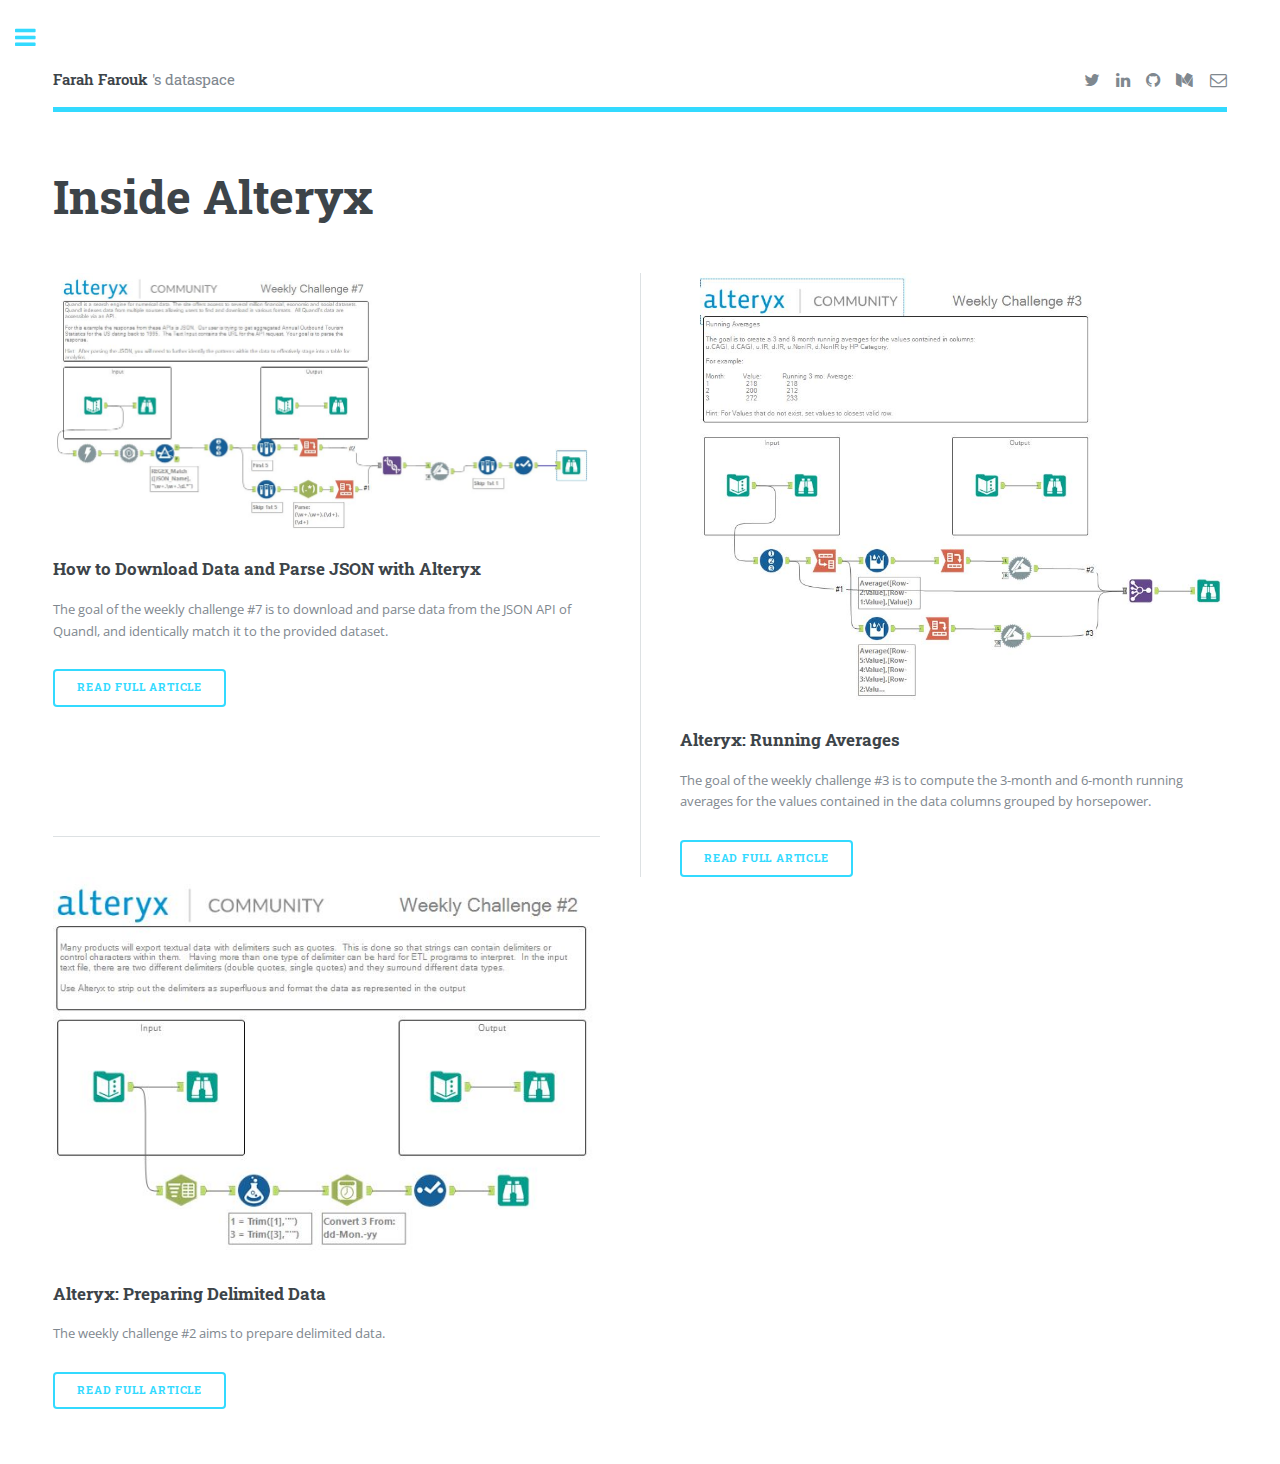
==== commit 4d121e21: "Add files via upload" ====
--- a/ialteryx.html
+++ b/ialteryx.html
@@ -38,10 +38,18 @@
                                             <header class="major">
                                             </header>
                                             <div class="posts">
+													<article>
+                                                            <a href="https://medium.com/datadriveninvestor/alteryx-download-data-and-parse-json-eb485d5f794e" target="_blank" class="image"><img src="images/pic35.JPG" alt="" /></a>
+                                                            <h3>How to Download Data and Parse JSON with Alteryx </h3>
+                                                            <p>The goal of the weekly challenge #7 is to download and parse data from the JSON API of Quandl, and identically match it to the provided dataset.</p>
+                                                            <ul class="actions">
+                                                                <li><a href="https://medium.com/datadriveninvestor/alteryx-download-data-and-parse-json-eb485d5f794e" target="_blank" class="button">read full article</a></li>
+                                                            </ul>
+                                                    </article>   
                                                     <article>
                                                             <a href="https://medium.com/@datafarah/alteryx-running-averages-e995f4329ad5" target="_blank" class="image"><img src="images/pic32.JPG" alt="" /></a>
                                                             <h3>Alteryx: Running Averages </h3>
-                                                            <p>TThe goal of the weekly challenge #3 is to compute the 3-month and 6-month running averages for the values contained in the data columns grouped by horsepower.</p>
+                                                            <p>The goal of the weekly challenge #3 is to compute the 3-month and 6-month running averages for the values contained in the data columns grouped by horsepower.</p>
                                                             <ul class="actions">
                                                                 <li><a href="https://medium.com/@datafarah/alteryx-running-averages-e995f4329ad5" target="_blank" class="button">read full article</a></li>
                                                             </ul>
